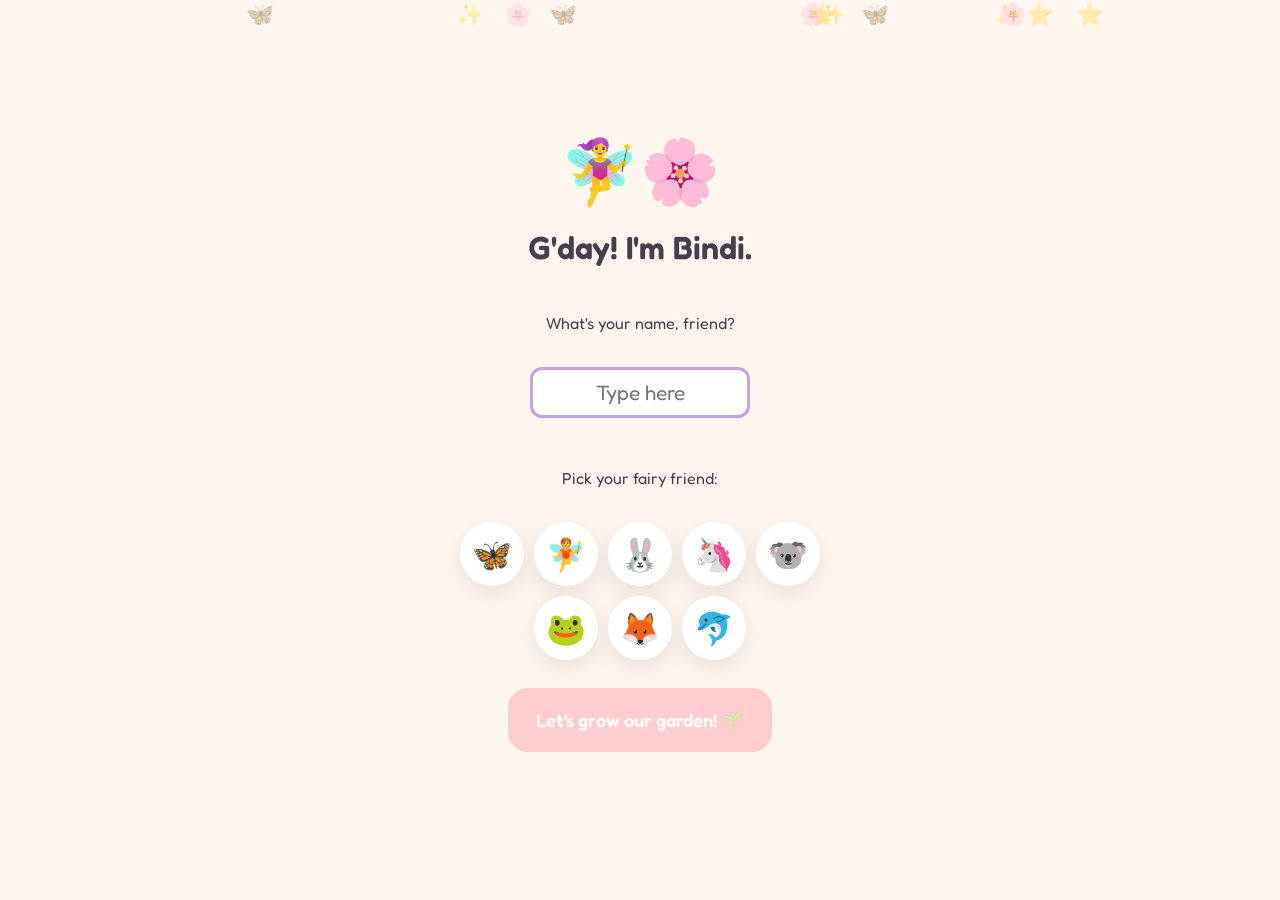
==== index.html @ 72bf60ab "Add files via upload" ====
<!DOCTYPE html>
<html lang="en">
<head>
<meta charset="UTF-8">
<meta name="viewport" content="width=device-width, initial-scale=1, maximum-scale=1, user-scalable=no, viewport-fit=cover">
<title>Bindi's Fairy Word Garden</title>
<meta name="description" content="A bilingual English & Chinese first-words learning garden for little ones.">

<!-- iPad / iOS home-screen app behaviour -->
<meta name="apple-mobile-web-app-capable" content="yes">
<meta name="apple-mobile-web-app-status-bar-style" content="default">
<meta name="apple-mobile-web-app-title" content="Word Garden">
<link rel="apple-touch-icon" href="assets/icons/apple-touch-icon.png">
<link rel="manifest" href="manifest.json">
<meta name="theme-color" content="#FF8FA3">

<link rel="stylesheet" href="css/variables.css">
<link rel="stylesheet" href="css/base.css">
<link rel="stylesheet" href="css/components.css">
<link rel="stylesheet" href="css/garden.css">
<link rel="stylesheet" href="css/games.css">
</head>
<body>
<div id="app"></div>

<!-- Core -->
<script src="js/core/storage.js"></script>
<script src="js/core/sfx.js"></script>
<script src="js/core/speech.js"></script>
<script src="js/core/progress.js"></script>
<script src="js/core/wordDataLoader.js"></script>
<script src="js/core/parentGate.js"></script>
<script src="js/core/dailyChallenge.js"></script>
<script src="js/core/router.js"></script>

<!-- Games (shared.js must load before individual games) -->
<script src="js/games/shared.js"></script>
<script src="js/games/listenChoose.js"></script>
<script src="js/games/missingLetter.js"></script>
<script src="js/games/wordBuilder.js"></script>
<script src="js/games/sentenceBuilder.js"></script>
<script src="js/games/letterTrace.js"></script>
<script src="js/games/memoryGame.js"></script>
<script src="js/games/speedQuiz.js"></script>
<script src="js/games/playRouter.js"></script>

<!-- UI screens (gardenView.js must load before screens that use its bottomNav helper) -->
<script src="js/ui/onboarding.js"></script>
<script src="js/ui/gardenView.js"></script>
<script src="js/ui/letterPicker.js"></script>
<script src="js/ui/wordDetail.js"></script>
<script src="js/ui/gamesHub.js"></script>
<script src="js/ui/challenge.js"></script>
<script src="js/ui/parentDashboard.js"></script>

<!-- Bootstrap -->
<script src="js/app.js"></script>
</body>
</html>
---- css/variables.css ----
/* =========================================================
   BINDI'S FAIRY WORD GARDEN — DESIGN TOKENS
   Change values here to re-theme the whole app.
   ========================================================= */
:root {
  /* --- Palette: dusk garden, not primary-colour toy-box --- */
  --color-bg:        #FFF7EF;   /* warm blush cream, page background */
  --color-bg-soft:   #FFEFE0;   /* card background */
  --color-blossom:   #FF8FA3;   /* main pink - buttons, headers */
  --color-blossom-dk:#E56B84;   /* pressed / border state */
  --color-meadow:    #8FC98A;   /* green - success, growth */
  --color-meadow-dk: #5FA45A;
  --color-sun:       #FFC857;   /* gold - stars, rewards */
  --color-sun-dk:    #E6A93A;
  --color-lilac:     #C8A2E0;   /* fairy purple - accents, Bindi */
  --color-lilac-dk:  #A97CC4;
  --color-sky:       #8ECAE6;   /* sky blue - secondary buttons */
  --color-sky-dk:    #5FA8C7;
  --color-ink:       #4A3B4D;   /* soft plum-black, all body text */
  --color-ink-light: #7C6B7F;
  --color-white:     #FFFFFF;
  --color-error:     #E4574C;

  /* --- Type --- */
  --font-display: 'Fredoka', 'Baloo 2', system-ui, sans-serif;   /* headers, buttons, mascot speech */
  --font-write:   'Andika', sans-serif;                          /* the target word itself + tracing */
  --font-body:    'Fredoka', system-ui, sans-serif;              /* everything else */

  --fs-word-huge:   clamp(3rem, 12vw, 6rem);
  --fs-word-large:  clamp(2.2rem, 8vw, 3.6rem);
  --fs-heading:     clamp(1.6rem, 5vw, 2.4rem);
  --fs-body:        1.15rem;
  --fs-small:       0.95rem;

  /* --- Shape & motion --- */
  --radius-lg: 32px;
  --radius-md: 20px;
  --radius-sm: 12px;
  --shadow-soft: 0 8px 24px rgba(74, 59, 77, 0.12);
  --shadow-pop:  0 4px 0 rgba(0,0,0,0.12);
  --ease-bounce: cubic-bezier(.34, 1.56, .64, 1);
  --dur-fast: 150ms;
  --dur-med: 350ms;

  /* --- Layout --- */
  --touch-target: 64px;   /* minimum tap size for small fingers */
  --max-width: 900px;
}

/* Colour-blind / low-vision friendly focus ring, always visible for a11y */
:focus-visible {
  outline: 4px solid var(--color-sky-dk);
  outline-offset: 3px;
}

@media (prefers-reduced-motion: reduce) {
  *, *::before, *::after {
    animation-duration: 0.001ms !important;
    transition-duration: 0.001ms !important;
  }
}
---- css/base.css ----
@import url('https://fonts.googleapis.com/css2?family=Fredoka:wght@400;500;600;700&family=Andika:wght@400;700&display=swap');

* { box-sizing: border-box; }

html, body {
  margin: 0;
  padding: 0;
  height: 100%;
  overscroll-behavior: none;        /* stop iPad rubber-band scroll breaking games */
  -webkit-tap-highlight-color: transparent;
  user-select: none;                 /* kids double-tapping shouldn't select text */
}

body {
  font-family: var(--font-body);
  background: var(--color-bg);
  color: var(--color-ink);
  min-height: 100vh;
  min-height: 100dvh;
  overflow-x: hidden;
}

#app {
  min-height: 100vh;
  min-height: 100dvh;
  display: flex;
  flex-direction: column;
}

h1, h2, h3 {
  font-family: var(--font-display);
  font-weight: 600;
  margin: 0 0 0.4em;
  color: var(--color-ink);
}

button {
  font-family: inherit;
  cursor: pointer;
  border: none;
  background: none;
  -webkit-appearance: none;
}

img, svg { display: block; max-width: 100%; }

.visually-hidden {
  position: absolute;
  width: 1px; height: 1px;
  overflow: hidden;
  clip: rect(0 0 0 0);
}

/* Soft floating background sparkles used on most screens */
.sparkle-bg {
  position: fixed;
  inset: 0;
  pointer-events: none;
  z-index: 0;
  overflow: hidden;
}
.sparkle-bg span {
  position: absolute;
  font-size: 1.4rem;
  opacity: 0.35;
  animation: floatUp 14s linear infinite;
}
@keyframes floatUp {
  0%   { transform: translateY(10vh) rotate(0deg); opacity: 0; }
  10%  { opacity: 0.35; }
  90%  { opacity: 0.35; }
  100% { transform: translateY(-110vh) rotate(80deg); opacity: 0; }
}

.screen {
  position: relative;
  z-index: 1;
  flex: 1;
  display: flex;
  flex-direction: column;
  width: 100%;
  max-width: var(--max-width);
  margin: 0 auto;
  padding: 16px 20px 32px;
}
---- css/components.css ----
/* =========================================================
   COMPONENTS
   ========================================================= */

/* --- Buttons --- */
.btn {
  font-family: var(--font-display);
  font-weight: 600;
  font-size: var(--fs-body);
  min-height: var(--touch-target);
  padding: 14px 28px;
  border-radius: var(--radius-md);
  display: inline-flex;
  align-items: center;
  justify-content: center;
  gap: 10px;
  color: var(--color-white);
  background: var(--color-blossom);
  box-shadow: 0 4px 0 var(--color-blossom-dk);
  transition: transform var(--dur-fast) var(--ease-bounce), box-shadow var(--dur-fast);
}
.btn:active {
  transform: translateY(4px);
  box-shadow: 0 0 0 var(--color-blossom-dk);
}
.btn--secondary { background: var(--color-sky); box-shadow: 0 4px 0 var(--color-sky-dk); }
.btn--secondary:active { box-shadow: 0 0 0 var(--color-sky-dk); }
.btn--sun { background: var(--color-sun); box-shadow: 0 4px 0 var(--color-sun-dk); color: var(--color-ink); }
.btn--sun:active { box-shadow: 0 0 0 var(--color-sun-dk); }
.btn--ghost {
  background: transparent;
  color: var(--color-ink);
  box-shadow: none;
  border: 3px solid var(--color-lilac);
}
.btn--ghost:active { transform: scale(0.96); }
.btn--icon {
  width: var(--touch-target);
  height: var(--touch-target);
  padding: 0;
  border-radius: 50%;
  font-size: 1.6rem;
}
.btn:disabled { opacity: 0.4; box-shadow: none; transform: none; }

/* --- Cards --- */
.card {
  background: var(--color-white);
  border-radius: var(--radius-lg);
  box-shadow: var(--shadow-soft);
  padding: 24px;
}

/* --- Top bar (shared across screens) --- */
.topbar {
  display: flex;
  align-items: center;
  justify-content: space-between;
  padding: 6px 0 10px;
  position: relative;
  z-index: 2;
}
.topbar__title {
  font-size: 1.3rem;
  margin: 0;
}
.topbar__stars {
  display: flex;
  align-items: center;
  gap: 6px;
  font-family: var(--font-display);
  font-weight: 600;
  font-size: 1.1rem;
  background: var(--color-white);
  padding: 6px 14px;
  border-radius: 999px;
  box-shadow: var(--shadow-soft);
}

/* --- Modal (parent gate, celebrations, etc.) --- */
.modal-overlay {
  position: fixed;
  inset: 0;
  background: rgba(74, 59, 77, 0.55);
  display: flex;
  align-items: center;
  justify-content: center;
  padding: 24px;
  z-index: 100;
  animation: fadeIn var(--dur-med);
}
@keyframes fadeIn { from { opacity: 0; } to { opacity: 1; } }
.modal {
  background: var(--color-white);
  border-radius: var(--radius-lg);
  padding: 32px 28px;
  max-width: 420px;
  width: 100%;
  text-align: center;
  box-shadow: var(--shadow-soft);
  animation: popIn var(--dur-med) var(--ease-bounce);
}
@keyframes popIn { from { transform: scale(0.85); opacity: 0; } to { transform: scale(1); opacity: 1; } }

/* --- Parent gate specific --- */
.parent-gate__question {
  font-family: var(--font-display);
  font-size: 1.8rem;
  font-weight: 700;
  margin: 16px 0;
  color: var(--color-lilac-dk);
}
.parent-gate__input {
  font-family: var(--font-display);
  font-size: 1.6rem;
  text-align: center;
  width: 120px;
  padding: 10px;
  border-radius: var(--radius-sm);
  border: 3px solid var(--color-lilac);
  margin-bottom: 16px;
}
.parent-gate__note {
  font-size: var(--fs-small);
  color: var(--color-ink-light);
  margin-top: 12px;
}

/* --- Bindi mascot speech bubble --- */
.bindi-bubble {
  display: flex;
  align-items: flex-end;
  gap: 12px;
  margin: 12px 0;
}
.bindi-bubble__avatar {
  font-size: 3rem;
  flex-shrink: 0;
  animation: bob 2.4s ease-in-out infinite;
}
@keyframes bob { 0%,100% { transform: translateY(0); } 50% { transform: translateY(-6px); } }
.bindi-bubble__text {
  background: var(--color-white);
  border-radius: var(--radius-md);
  border-bottom-left-radius: 4px;
  padding: 12px 18px;
  font-size: var(--fs-body);
  box-shadow: var(--shadow-soft);
}

/* --- Progress ring (used on letter picker) --- */
.progress-ring { position: relative; width: 100%; aspect-ratio: 1; }
.progress-ring svg { transform: rotate(-90deg); width: 100%; height: 100%; }
.progress-ring circle { fill: none; stroke-width: 8; }
.progress-ring__bg { stroke: rgba(0,0,0,0.06); }
.progress-ring__fill { stroke: var(--color-meadow); stroke-linecap: round; transition: stroke-dashoffset var(--dur-med); }
.progress-ring__label {
  position: absolute;
  inset: 0;
  display: flex;
  align-items: center;
  justify-content: center;
  font-family: var(--font-display);
  font-weight: 700;
}

/* --- Toast / celebration confetti text --- */
.celebrate-burst {
  position: fixed;
  inset: 0;
  pointer-events: none;
  z-index: 200;
  display: flex;
  align-items: center;
  justify-content: center;
}
.celebrate-burst__text {
  font-family: var(--font-display);
  font-size: clamp(2rem, 10vw, 4rem);
  font-weight: 700;
  color: var(--color-sun-dk);
  text-shadow: 0 4px 0 rgba(255,255,255,0.8);
  animation: burstPop 900ms var(--ease-bounce) forwards;
}
@keyframes burstPop {
  0%   { transform: scale(0.3) rotate(-8deg); opacity: 0; }
  40%  { transform: scale(1.15) rotate(3deg); opacity: 1; }
  70%  { transform: scale(1) rotate(0deg); }
  100% { transform: scale(1) rotate(0deg); opacity: 0; }
}
---- css/garden.css ----
/* =========================================================
   GARDEN (home screen)
   ========================================================= */
.garden {
  position: relative;
  flex: 1;
  border-radius: var(--radius-lg);
  background: linear-gradient(180deg, #FFF7EF 0%, #F3E9FF 55%, #E9F7E4 100%);
  overflow: hidden;
  padding: 20px;
  display: flex;
  flex-direction: column;
  min-height: 380px;
}

.garden__hero {
  text-align: center;
  margin-bottom: 8px;
}
.garden__hero h1 { font-size: var(--fs-heading); margin-bottom: 2px; }
.garden__hero p { margin: 0; color: var(--color-ink-light); }

.garden__streak {
  display: flex;
  justify-content: center;
  gap: 6px;
  margin: 10px 0;
}
.garden__streak-day {
  width: 34px; height: 34px;
  border-radius: 50%;
  display: flex; align-items: center; justify-content: center;
  background: rgba(255,255,255,0.7);
  font-size: 1.1rem;
}
.garden__streak-day--done { background: var(--color-sun); }

.garden__plot {
  flex: 1;
  position: relative;
  display: flex;
  align-items: flex-end;
  justify-content: center;
  flex-wrap: wrap;
  gap: 4px;
  padding: 10px 0 0;
}
.garden__flower {
  font-size: 2.4rem;
  animation: growUp 600ms var(--ease-bounce) backwards;
}
@keyframes growUp { from { transform: scale(0) translateY(20px); opacity: 0; } to { transform: scale(1) translateY(0); opacity: 1; } }

.garden__empty {
  text-align: center;
  color: var(--color-ink-light);
  font-size: var(--fs-small);
  align-self: center;
}

.garden__cta {
  margin-top: 16px;
  display: flex;
  flex-direction: column;
  gap: 12px;
  align-items: center;
}

.garden__challenge-card {
  background: var(--color-white);
  border-radius: var(--radius-md);
  padding: 16px 20px;
  display: flex;
  align-items: center;
  gap: 14px;
  box-shadow: var(--shadow-soft);
  width: 100%;
}
.garden__challenge-card__icon { font-size: 2.2rem; }
.garden__challenge-card__text { flex: 1; }
.garden__challenge-card__text strong { display: block; font-family: var(--font-display); }
.garden__challenge-card__text span { font-size: var(--fs-small); color: var(--color-ink-light); }

/* --- Bottom nav --- */
.bottom-nav {
  display: flex;
  justify-content: space-around;
  padding: 10px 6px calc(10px + env(safe-area-inset-bottom));
  background: var(--color-white);
  border-top: 2px solid var(--color-bg-soft);
  position: relative;
  z-index: 2;
}
.bottom-nav__item {
  display: flex;
  flex-direction: column;
  align-items: center;
  gap: 2px;
  font-size: 0.75rem;
  color: var(--color-ink-light);
  font-family: var(--font-display);
  min-width: 60px;
  padding: 6px;
  border-radius: var(--radius-sm);
}
.bottom-nav__item span.icon { font-size: 1.5rem; }
.bottom-nav__item--active { color: var(--color-blossom-dk); background: var(--color-bg-soft); }

/* --- Letter picker grid --- */
.letter-grid {
  display: grid;
  grid-template-columns: repeat(4, 1fr);
  gap: 12px;
  padding: 8px 0 20px;
}
@media (min-width: 600px) { .letter-grid { grid-template-columns: repeat(6, 1fr); } }

.letter-tile {
  aspect-ratio: 1;
  border-radius: var(--radius-md);
  background: var(--color-white);
  box-shadow: var(--shadow-soft);
  display: flex;
  flex-direction: column;
  align-items: center;
  justify-content: center;
  position: relative;
  font-family: var(--font-write);
}
.letter-tile__char {
  font-size: 1.8rem;
  font-weight: 700;
  color: var(--color-ink);
}
.letter-tile--locked { opacity: 0.55; }
.letter-tile__badge {
  position: absolute;
  bottom: 6px;
  font-size: 0.65rem;
  font-family: var(--font-body);
  color: var(--color-ink-light);
}
---- css/games.css ----
/* =========================================================
   WORD STAGE — the big hero display used everywhere a word
   is being taught (one word fills the screen, per Gordon's
   request: big emoji, big word, no clutter).
   ========================================================= */
.word-stage {
  flex: 1;
  display: flex;
  flex-direction: column;
  align-items: center;
  justify-content: center;
  text-align: center;
  gap: 10px;
  padding: 10px 0 20px;
}

.word-stage__emoji {
  font-size: clamp(7rem, 40vw, 13rem);
  line-height: 1;
  filter: drop-shadow(0 10px 14px rgba(74,59,77,0.18));
  animation: emojiPop 500ms var(--ease-bounce);
}
@keyframes emojiPop { from { transform: scale(0.6); opacity: 0; } to { transform: scale(1); opacity: 1; } }

.word-stage__word {
  font-family: var(--font-write);
  font-size: var(--fs-word-huge);
  font-weight: 700;
  color: var(--color-ink);
  letter-spacing: 1px;
}

.word-stage__zh {
  display: flex;
  align-items: baseline;
  gap: 10px;
  justify-content: center;
  flex-wrap: wrap;
}
.word-stage__zh-char {
  font-family: var(--font-write);
  font-size: var(--fs-word-large);
  font-weight: 700;
  color: var(--color-lilac-dk);
}
.word-stage__pinyin {
  font-size: 1.1rem;
  color: var(--color-ink-light);
}

.word-stage__sentence {
  max-width: 480px;
  color: var(--color-ink-light);
  font-size: var(--fs-body);
  margin-top: 4px;
}

.word-stage__audio-row {
  display: flex;
  gap: 14px;
  margin-top: 6px;
}

.word-stage__tag {
  font-size: 0.75rem;
  text-transform: uppercase;
  letter-spacing: 1px;
  color: var(--color-white);
  background: var(--color-lilac);
  padding: 4px 12px;
  border-radius: 999px;
  font-family: var(--font-display);
}

.word-stage__nav {
  display: flex;
  justify-content: space-between;
  width: 100%;
  margin-top: auto;
  padding-top: 16px;
}

/* =========================================================
   GAME: Choice grid (Listen & Choose / Match) — big tappable
   emoji tiles, max 4 so there's no tiny-target frustration.
   ========================================================= */
.choice-grid {
  display: grid;
  grid-template-columns: 1fr 1fr;
  gap: 18px;
  width: 100%;
  max-width: 520px;
  margin: 0 auto;
}
.choice-tile {
  background: var(--color-white);
  border-radius: var(--radius-lg);
  box-shadow: var(--shadow-soft);
  aspect-ratio: 1;
  display: flex;
  align-items: center;
  justify-content: center;
  font-size: clamp(3.5rem, 16vw, 5.5rem);
  border: 5px solid transparent;
  transition: transform var(--dur-fast) var(--ease-bounce);
}
.choice-tile:active { transform: scale(0.94); }
.choice-tile--correct { border-color: var(--color-meadow); background: #F0FBEE; }
.choice-tile--wrong { border-color: var(--color-error); background: #FDEEED; animation: shake 400ms; }
@keyframes shake { 0%,100% { transform: translateX(0); } 25% { transform: translateX(-8px); } 75% { transform: translateX(8px); } }

/* =========================================================
   GAME: Word Builder — tap scattered letters in order
   ========================================================= */
.builder {
  display: flex;
  flex-direction: column;
  align-items: center;
  gap: 28px;
  flex: 1;
  justify-content: center;
}
.builder__slots {
  display: flex;
  gap: 8px;
  flex-wrap: wrap;
  justify-content: center;
}
.builder__slot {
  width: 54px; height: 64px;
  border-bottom: 5px solid var(--color-lilac);
  display: flex; align-items: center; justify-content: center;
  font-family: var(--font-write);
  font-size: 2rem;
  font-weight: 700;
}
.builder__tiles {
  display: flex;
  gap: 10px;
  flex-wrap: wrap;
  justify-content: center;
  max-width: 480px;
}
.builder__tile {
  width: 58px; height: 58px;
  border-radius: var(--radius-sm);
  background: var(--color-sky);
  box-shadow: 0 4px 0 var(--color-sky-dk);
  color: var(--color-white);
  font-family: var(--font-write);
  font-size: 1.7rem;
  font-weight: 700;
  display: flex; align-items: center; justify-content: center;
}
.builder__tile:active { transform: translateY(3px); box-shadow: none; }
.builder__tile--used { visibility: hidden; }
.builder__hint-btn { margin-top: 4px; }

/* =========================================================
   GAME: Letter Tracing — canvas overlay on dotted glyph
   ========================================================= */
.trace-wrap {
  flex: 1;
  display: flex;
  flex-direction: column;
  align-items: center;
  justify-content: center;
  gap: 16px;
}
.trace-canvas-holder {
  position: relative;
  width: min(90vw, 420px);
  aspect-ratio: 1.4;
  background: var(--color-white);
  border-radius: var(--radius-lg);
  box-shadow: var(--shadow-soft);
  overflow: hidden;
}
.trace-canvas-holder .trace-guide {
  position: absolute;
  inset: 0;
  display: flex;
  align-items: center;
  justify-content: center;
  font-family: var(--font-write);
  font-size: clamp(4rem, 30vw, 8rem);
  font-weight: 700;
  color: rgba(74,59,77,0.16);
  pointer-events: none;
}
.trace-canvas-holder canvas {
  position: absolute;
  inset: 0;
  touch-action: none;
}

/* =========================================================
   GAME: Memory Match (spaced-repetition review)
   ========================================================= */
.memory-grid {
  display: grid;
  grid-template-columns: repeat(3, 1fr);
  gap: 10px;
  width: 100%;
  max-width: 480px;
  margin: 0 auto;
}
.memory-card {
  aspect-ratio: 0.85;
  border-radius: var(--radius-md);
  background: var(--color-lilac);
  display: flex; align-items: center; justify-content: center;
  font-size: 2.2rem;
  box-shadow: var(--shadow-soft);
  transform-style: preserve-3d;
  transition: transform 400ms var(--ease-bounce);
}
.memory-card--flipped { background: var(--color-white); transform: rotateY(180deg); }
.memory-card--matched { background: #F0FBEE; opacity: 0.6; }
.memory-card__face { backface-visibility: hidden; }
.memory-card__face--back { transform: rotateY(180deg); position: absolute; }

/* =========================================================
   Results / celebration screen
   ========================================================= */
.results {
  flex: 1;
  display: flex;
  flex-direction: column;
  align-items: center;
  justify-content: center;
  text-align: center;
  gap: 16px;
}
.results__emoji { font-size: 6rem; }
.results__stars { font-size: 2.2rem; letter-spacing: 8px; }
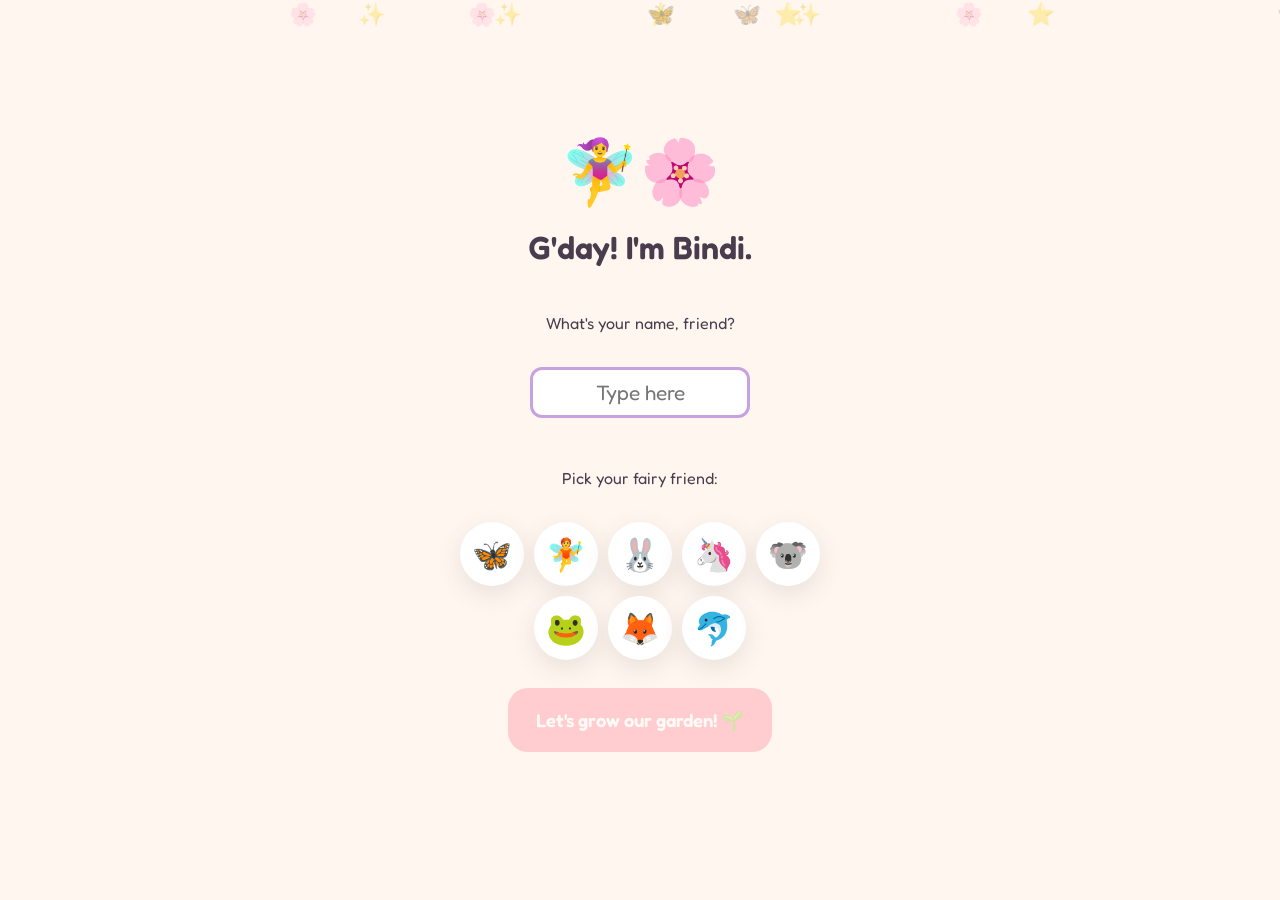
==== commit e65817dd: "Add files via upload" ====
--- a/index.html
+++ b/index.html
@@ -31,6 +31,7 @@
 <script src="js/core/wordDataLoader.js"></script>
 <script src="js/core/parentGate.js"></script>
 <script src="js/core/dailyChallenge.js"></script>
+<script src="js/core/shopCatalog.js"></script>
 <script src="js/core/router.js"></script>
 
 <!-- Games (shared.js must load before individual games) -->
@@ -52,6 +53,8 @@
 <script src="js/ui/gamesHub.js"></script>
 <script src="js/ui/challenge.js"></script>
 <script src="js/ui/parentDashboard.js"></script>
+<script src="js/ui/petView.js"></script>
+<script src="js/ui/shopView.js"></script>
 
 <!-- Bootstrap -->
 <script src="js/app.js"></script>
--- a/css/components.css
+++ b/css/components.css
@@ -129,7 +129,7 @@
 /* --- Bindi mascot speech bubble --- */
 .bindi-bubble {
   display: flex;
-  align-items: flex-end;
+  align-items: center;
   gap: 12px;
   margin: 12px 0;
 }
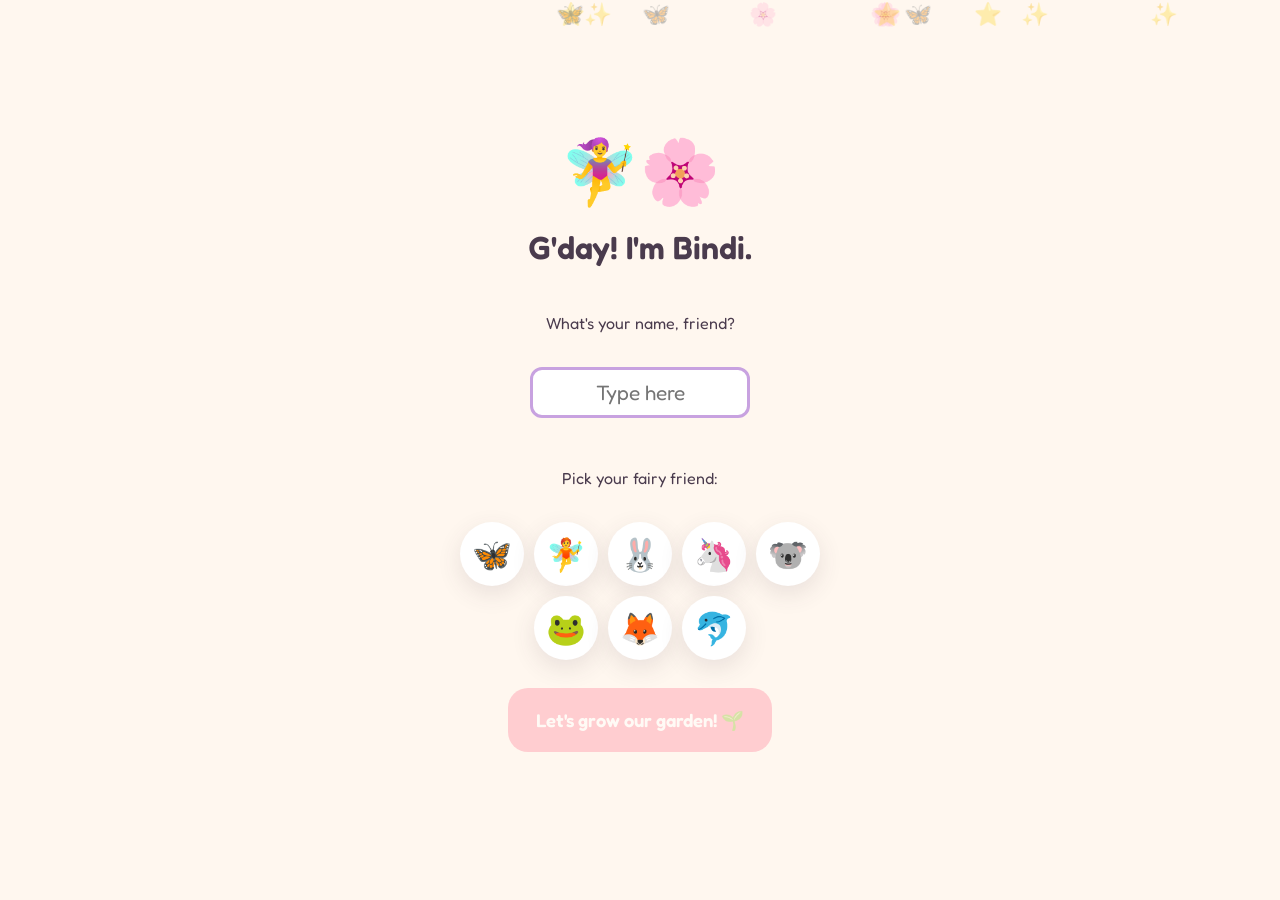
==== commit 8927b41b: "Add files via upload" ====
--- a/index.html
+++ b/index.html
@@ -29,6 +29,7 @@
 <script src="js/core/speech.js"></script>
 <script src="js/core/progress.js"></script>
 <script src="js/core/wordDataLoader.js"></script>
+<script src="js/core/sentenceGloss.js"></script>
 <script src="js/core/parentGate.js"></script>
 <script src="js/core/dailyChallenge.js"></script>
 <script src="js/core/shopCatalog.js"></script>
